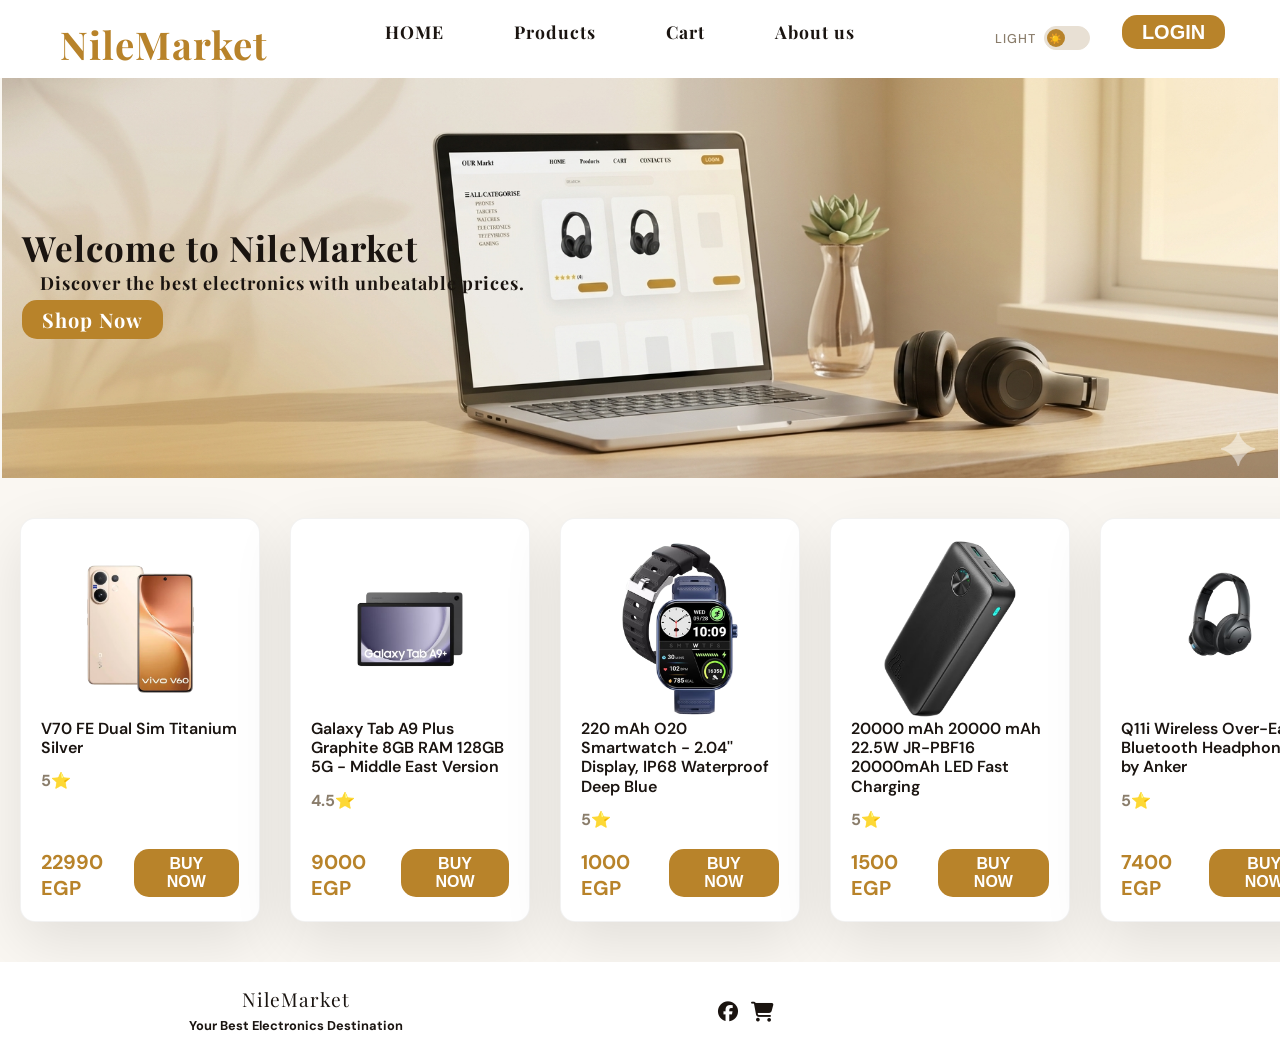
==== index.html @ d1019d22 "Add files via upload" ====
<!DOCTYPE html>
<html lang="en" data-theme="light">
<head>
    <meta charset="UTF-8">
    <meta name="viewport" content="width=device-width, initial-scale=1.0">
    <title>NileMarket-Home</title> 
    <link rel="stylesheet" href="../css files/style.css"/>
    <link rel="stylesheet" href="../css files/shared.css"/>
    <link 
      href="https://fonts.googleapis.com/css2?family=Playfair+Display:wght@700&family=DM+Sans:wght@400;500;600&display=swap"
      rel="stylesheet"
    />
    <link rel="stylesheet" href="https://cdnjs.cloudflare.com/ajax/libs/font-awesome/6.5.1/css/all.min.css">
    <style>
      .hero h1 {
        font-family: "Playfair Display", serif;
        font-size: 2.5rem;
        letter-spacing: 1px;
      }
      .hero p {
          font-family: "Playfair Display", serif;
        font-size: 2.5rem;
        letter-spacing: 1px;
      }
      .shop-now a {
        font-family: "Playfair Display", serif;
        font-size: 1.2rem;
        letter-spacing: 1px;
        text-decoration: none;
        border-radius: 0%;
      }
      .foot .footer-top p  {
        font-family: "Playfair Display", serif;
        font-size: 1.2rem;
        letter-spacing: 1px;
        text-decoration: none;
        color: var(--text);
      }
    </style>

</head>
<body>
    <header>
        <div class="logo">
            <h1>NileMarket</h1>
        </div>
        <nav>
            <ul>
                <li><a href="index.html">HOME</a></li>
                <li><a href="products.html">Products</a> </li>
                <li><a href="cart.html">Cart</a> </li>
                <li><a href="teamInfo.html">About us</a> </li>
            </ul>
        </nav>
<div class="btn">
    <button><a href="login.html">LOGIN</a></button>
</div>
    </header>
            <section class="hero">
        <div class="hero-content">
        <h1>Welcome to NileMarket</h1>
        <p>Discover the best electronics with unbeatable prices.</p>
        <button class="shop-now"><a href="products.html">Shop Now</a> </button>
        </section>
    <div class="content">
        
    </section>
    <section class="various-products" id="various-products">
        
    </section>

    
</div>
<footer class="foot">
    <div class="footer-top">
        <p>NileMarket </p>
        <span> Your Best Electronics Destination </span>
    </div>
        <div class="socials">
         <i class="fa-brands fa-facebook"></i>
         <i class="fa-solid fa-cart-shopping"></i>

        </div>
    <div class="footer-divider">
       
    </div>
</footer>

<!--__________________________________________________________________________________________________________________________-->
    <script src="../js file/script.js"></script>
    <script src="../js file/shared.js"></script>
</body>
</html>
---- css files/style.css ----
* {
  margin: 0;
}
:root {
  --bg: #faf7f2;
  --surface: #ffffff;
  --border: #e8e0d4;
  --accent: #b8832a;
  --accent-hover: #c8973a;
  --text: #1a1410;
  --muted: #8a7d6b;
  --error: #c0392b;
  --success: #2e7d32;
  --input-bg: #f5f0e8;
  --footer: #b8a990;
  --shadow: 0 20px 60px rgba(0, 0, 0, 0.1);
  --btn-text: #fff;
  --toggle-bg: #e8e0d4;
  --toggle-icon-x: 2px;
}
body {
  display: grid;
  grid-template-rows: 70px 70px auto auto 60px;
  min-height: 100%;
  grid-template-columns: auto 100px 100px;
  grid-template-areas: "header header header" "search search search" "hero hero hero" "sec sec sec" "foot foot foot";
  background-color: var(--bg);
}
header {
  grid-area: header;
  display: grid;
  grid-template-areas: "logo nav nav nav nav btn btn";
  background-color: var(--surface);
}
header .logo {
  grid-area: logo;
  padding-top: 18px;
  padding-left: 60px;
}
.logo h2 {
  color: var(--text);
  transition: color 0.3s ease;
}
nav ul {
  list-style: none;
  display: flex;
  justify-content: center;
  grid-area: nav;
  padding-top: 20px;
}
nav ul li a {
  padding-left: 35px;
  padding-right: 35px;
  text-decoration: none;
  color: var(--text);
  font-size: 20px;
  font-weight: bolder;
  transition: all 0.3s;
}
nav ul li a:hover {
  color: var(--accent-hover);
  font-size: 23px;
}
.btn {
  grid-area: btn;
  margin-left: 50px;
  display: flex;
}
.btn button {
  margin-top: 10px;
  height: 30px;
  border: none;
  background-color: transparent;
  padding-top: 11px;
  margin-left: 20px;
}

.btn button a {
  font-weight: bolder;
  font-size: 20px;
  text-decoration: none;
  color: var(--btn-text);
  background-color: var(--accent);
  padding: 6px 20px;
  border-radius: 15px;

  transition: all 0.3s;
}
.btn button a:hover {
  background-color: var(--accent-hover);
  font-size: 23px;
}
.logo {
  grid-area: Logo;
}
nav {
  grid-area: nav;
}

/*______________________________________________________________________________________________________________________________*/
.search {
  width: 400px;
  height: 30px;
  margin-top: 20px;
  grid-area: search;
  border-radius: 14px;
  margin: auto;
  transition: all 0.3s ease;
  background-color: var(--input-bg);
  color: var(--muted);
  border: 1px solid var(--border);
}
.search:focus {
  width: 430px;
  outline: none;
  border-color: var(--accent);
}
.hero {
  grid-area: hero;
  background-image: url(../banner-image.png);
  background-position: center;
  background-size: cover;
  height: 400px;
  display: flex;
  justify-content: start;
  align-items: center;
  margin: 0 2px 20px 2px;
}
.hero .hero-content {
  z-index: 2;
  padding-left: 20px;
}
.hero .hero-content h1 {
  font-weight: bold;
  font-size: 35px;
}
.hero .hero-content p {
  font-size: 18px;
  font-weight: bolder;
  padding-left: 18px;
}
.hero .hero-content button {
  border: none;
  background-color: transparent;
  height: 30px;
  width: auto;
  padding-top: 11px;
}
.hero .hero-content a {
  border-radius: 15px;
  font-weight: bolder;
  font-size: 20px;
  text-decoration: none;
  color: var(--btn-text);
  background-color: var(--accent);
  transition: all 0.3s;
  padding: 6px 20px;
}
.hero .hero-content a:hover {
  background-color: var(--accent-hover);
  font-size: 23px;
}

.content {
  grid-area: sec;
  display: grid;
  grid-template-areas: "prod prod prod";
  grid-template-columns: 350px auto;
}
.various-products {
  grid-area: prod;
  display: grid;
  grid-template-columns: repeat(auto-fit, minmax(240px, 1fr));
  gap: 30px;
  padding: 20px 40px 40px 20px;
  max-width: 1400px;
  margin: 0 auto;
}

.various-products .card {
  width: auto;
  height: auto;
  max-width: 350px;
  padding: 20px;
  border-radius: 15px;
  background-color: var(--surface);
  border: 1px solid rgba(0, 0, 0, 0.05);
  box-shadow: var(--shadow);
  transition: all 0.4s cubic-bezier(0.175, 0.885, 0.32, 1.275);
  display: flex;
  flex-direction: column;
}
.various-products .card:hover {
  z-index: 10;
  transform: translateY(-10px) scale(1.02);
  box-shadow: 0 40px 80px rgba(0, 0, 0, 0.12);
}
.various-products .card img {
  width: 100%;
  height: 180px;
  object-fit: contain;
}
.card .name {
  font-weight: 600;
  font-size: 16px;
  margin-bottom: 8px;
  line-height: 1.2;
  color: var(--text);
}
.card .rating {
  width: 80%;
  padding: 5px 5px 5px 0px;
  font-weight: bolder;
  color: var(--muted);
}
.details {
  display: flex;
  justify-content: space-between;
  align-items: center;
  margin-top: auto;
}
.card .details .price {
  font-weight: bold;
  font-size: 20px;
  margin-top: 14px;
  color: var(--accent);
}
.card .details .price span {
  padding-left: 2px;
}
.card .details .add-to-cart {
  font-weight: bolder;
  font-size: 16px;
  color: var(--btn-text);
  background-color: var(--accent);
  padding: 6px 20px;
  border: none;
  transition: all 0.3s;
  border-radius: 15px;
  margin-top: 10px;
}
.card .details .add-to-cart:hover {
  background-color: var(--accent-hover);
  font-size: 17px;
  cursor: pointer;
}

.foot {
  grid-area: foot;
  height: 100%;
  width: 100%;
  background-color: var(--surface);
  display: grid;
  grid-template-rows: auto;
  grid-template-columns: auto auto auto;
  grid-template-areas: "logo social final";
}
.foot .footer-top {
  grid-area: logo;
  padding-left: 7px;
  margin-top: auto;
  margin-bottom: auto;
}

.foot .footer-top p a {
  text-decoration: none;
  color: var(--text);
  font-weight: bold;
  font-size: 20px;
}
.foot .footer-top span {
  display: block;
  font-weight: bolder;
  color: var(--text);
  margin-top: 5px;
}

.foot .socials {
  grid-area: social;

  margin: auto;
}
.foot .socials i {
  padding-top: 6px;
  margin-right: 10px;
  color: var(--text);
  font-size: 20px;
}

.foot .footer-divider {
  grid-area: final;
  /* margin-top: auto;
    margin-bottom: auto; */
  margin: auto;
}
.foot .footer-divider p {
  font-size: 18px;
  font-weight: bold;
  color: var(--text);
}
---- css files/shared.css ----
:root {
  --bg: #faf7f2;
  --surface: #ffffff;
  --border: #e8e0d4;
  --accent: #b8832a;
  --accent-hover: #c8973a;
  --text: #1a1410;
  --muted: #8a7d6b;
  --error: #c0392b;
  --success: #2e7d32;
  --input-bg: #f5f0e8;
  --footer: #b8a990;
  --shadow: 0 20px 60px rgba(0, 0, 0, 0.1);
  --btn-text: #fff;
  --toggle-bg: #e8e0d4;
  --toggle-icon-x: 2px;
}

[data-theme="dark"] {
  --bg: #0f0f0f;
  --surface: #1a1a1a;
  --border: #2e2e2e;
  --accent: #c8973a;
  --accent-hover: #e0ab4a;
  --text: #f0ece4;
  --muted: #888;
  --error: #e05252;
  --success: #4caf7d;
  --input-bg: #111;
  --footer: #444;
  --shadow: 0 20px 60px rgba(0, 0, 0, 0.4);
  --btn-text: #0f0f0f;
  --toggle-bg: #2e2e2e;
  --toggle-icon-x: 26px;
}

* {
  margin: 0;
  padding: 0;
  box-sizing: border-box;
}

body {
  font-family: "DM Sans", sans-serif;
  background: var(--bg);
  color: var(--text);
  min-height: 100vh;
  display: flex;
  flex-direction: column;
  transition:
    background 0.3s,
    color 0.3s;
}

.toppage {
  display: flex;
  justify-content: flex-end;
  padding: 14px 24px;
}

.theme1 {
  display: flex;
  align-items: center;
  gap: 8px;
  cursor: pointer;
  user-select: none;
}

.theme1 span {
  font-size: 0.8rem;
  color: var(--muted);
  font-weight: 500;
  transition: color 0.3s;
}

.t {
  width: 46px;
  height: 24px;
  background: var(--toggle-bg);
  border-radius: 12px;
  position: relative;
  transition: background 0.3s;
  border: 1px solid var(--border);
}

.atheme {
  position: absolute;
  top: 2px;
  left: var(--toggle-icon-x);
  width: 18px;
  height: 18px;
  background: var(--accent);
  border-radius: 50%;
  transition:
    left 0.25s cubic-bezier(0.34, 1.56, 0.64, 1),
    background 0.3s;
  display: flex;
  align-items: center;
  justify-content: center;
  font-size: 10px;
}

header h1 {
  font-family: "Playfair Display", serif;
  font-size: 2.4rem;
  color: var(--accent);
  letter-spacing: 1px;
  margin-bottom: 8px;
  transition: color 0.3s;
}

header h2 {
  font-size: xx-large;
  font-weight: 400;
  color: var(--muted);
  letter-spacing: 0.3px;
  transition: color 0.3s;
}
nav ul li a {
  font-family: "Playfair Display", serif;
  font-size: 1.1rem;
  letter-spacing: 1px;
  text-decoration: none;
}

.header {
  text-align: center;
  margin-bottom: 40px;
}

form {
  display: flex;
  flex-direction: column;
  gap: 6px;
}

label {
  font-size: 0.8rem;
  font-weight: 600;
  color: var(--muted);
  text-transform: uppercase;
  letter-spacing: 1px;
  margin-bottom: 2px;
  transition: color 0.3s;
}

input {
  width: 100%;
  padding: 12px 14px;
  background: var(--input-bg);
  border: 1px solid var(--border);
  border-radius: 8px;
  color: var(--text);
  font-family: "DM Sans", sans-serif;
  font-size: 0.95rem;
  margin-bottom: 14px;
  transition:
    border-color 0.2s,
    background 0.3s,
    color 0.3s;
}

input:focus {
  outline: none;
  border-color: var(--accent);
}

input::placeholder {
  color: var(--muted);
  opacity: 0.6;
}

.error-msg {
  color: var(--error);
  font-size: 0.8rem;
  margin-top: 4px;
  display: none;
}

.RLCbtn {
  width: 100%;
  padding: 13px;
  background: var(--accent);
  color: var(--btn-text);
  border: none;
  border-radius: 8px;
  font-family: "DM Sans", sans-serif;
  font-size: 0.95rem;
  font-weight: 700;
  cursor: pointer;
  letter-spacing: 0.5px;
  margin-top: 4px;
  margin-bottom: 18px;
  transition:
    background 0.2s,
    transform 0.15s,
    color 0.3s;
}

.RLCbtn:hover {
  background: var(--accent-hover);
  transform: translateY(-1px);
}

.RLC-board {
  background: var(--surface);
  border: 1px solid var(--border);
  border-radius: 16px;
  padding: 40px;
  width: 100%;
  box-shadow: var(--shadow);
  transition:
    background 0.3s,
    border-color 0.3s,
    box-shadow 0.3s;
}

.RL-link {
  text-align: center;
  font-size: 0.88rem;
  color: var(--muted);
}

.RL-link a {
  color: var(--accent);
  font-weight: 600;
  text-decoration: none;
  transition: color 0.2s;
}

.RL-link a:hover {
  color: var(--accent-hover);
  text-decoration: underline;
}

.Error-msg {
  font-size: 0.85rem;
  text-align: center;
  margin-bottom: 10px;
  min-height: 20px;
}

.Error-msg.error {
  color: var(--error);
}

.Error-msg.success {
  color: var(--success);
}

footer {
  text-align: center;
  padding: 24px;
  font-size: 0.8rem;
  color: var(--footer);
  transition: color 0.3s;
}
@media (max-width: 480px) {
  .RLC-board {
    padding: 28px 20px;
    border: none;
  }

  header h1 {
    font-size: 1.8rem;
  }
  #summary-box {
    width: 100%;
  }
  header {
    padding: 14px 16px;
  }
  #cart-table th,
  #cart-table td {
    padding: 10px;
    font-size: 0.82rem;
  }
}
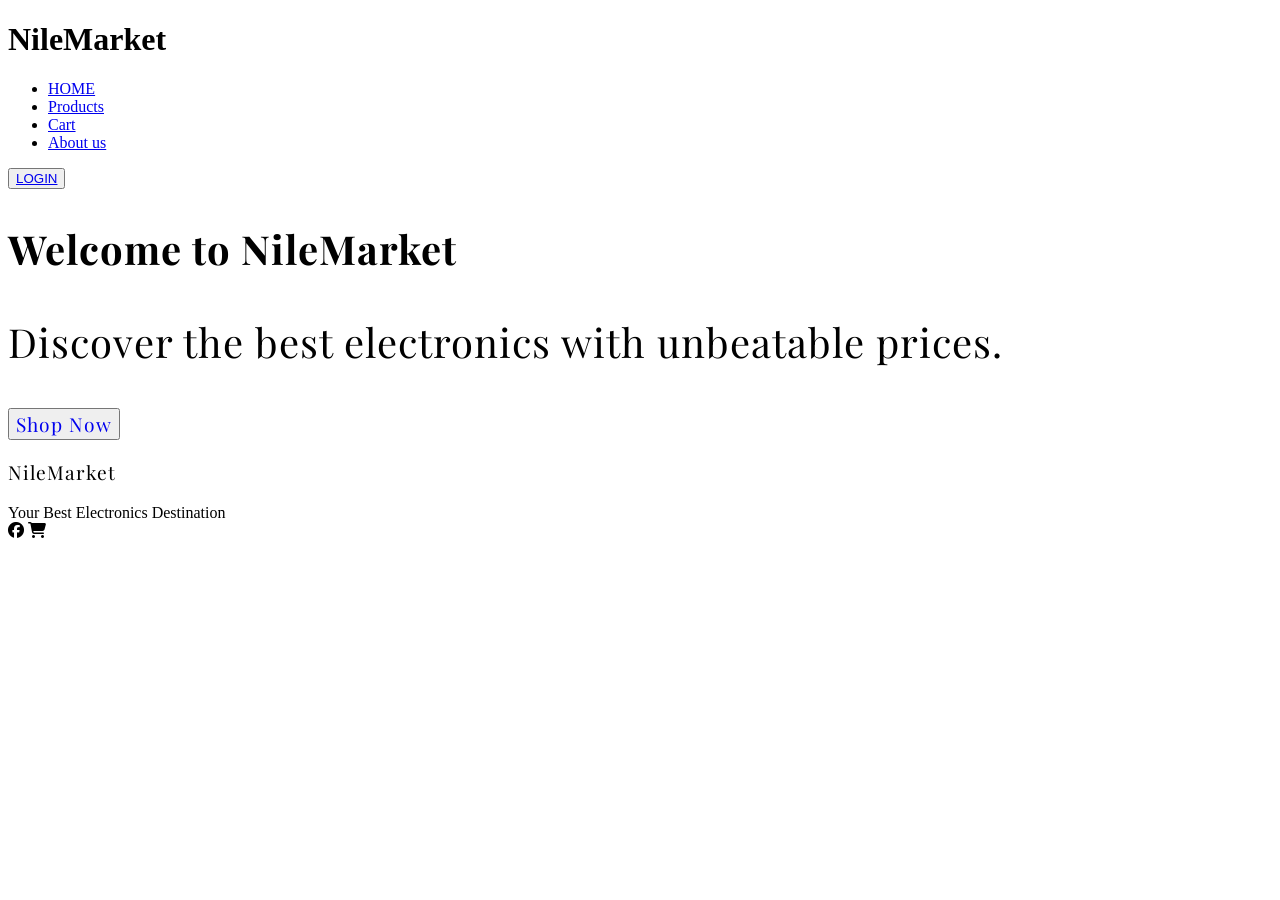
==== commit aa3dd7f6: "Update index.html" ====
--- a/index.html
+++ b/index.html
@@ -4,8 +4,8 @@
     <meta charset="UTF-8">
     <meta name="viewport" content="width=device-width, initial-scale=1.0">
     <title>NileMarket-Home</title> 
-    <link rel="stylesheet" href="../css files/style.css"/>
-    <link rel="stylesheet" href="../css files/shared.css"/>
+    <link rel="stylesheet" href="style.css"/>
+    <link rel="stylesheet" href="shared.css"/>
     <link 
       href="https://fonts.googleapis.com/css2?family=Playfair+Display:wght@700&family=DM+Sans:wght@400;500;600&display=swap"
       rel="stylesheet"
@@ -87,7 +87,7 @@
 </footer>
 
 <!--__________________________________________________________________________________________________________________________-->
-    <script src="../js file/script.js"></script>
-    <script src="../js file/shared.js"></script>
+    <script src="script.js"></script>
+    <script src="shared.js"></script>
 </body>
-</html>+</html>
